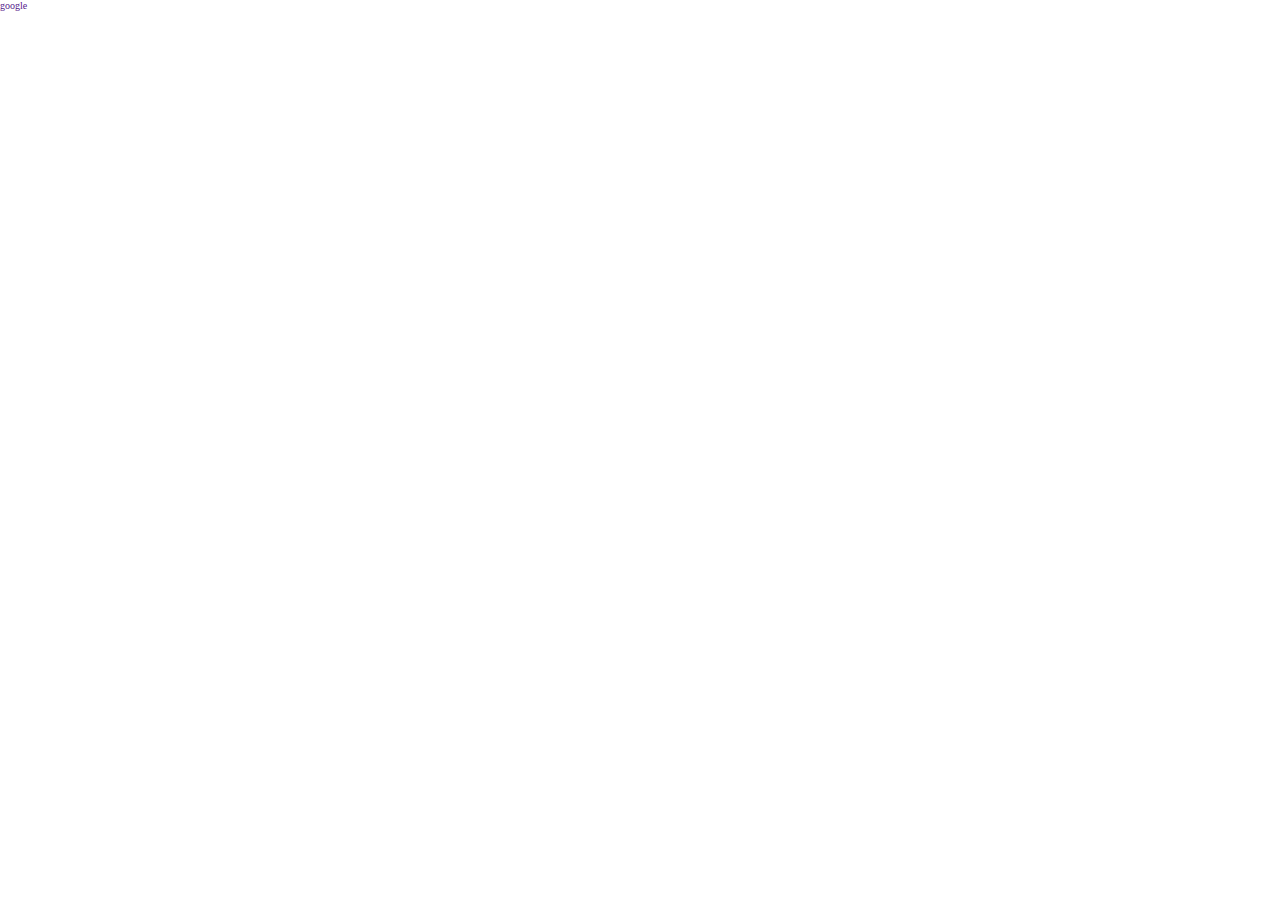
==== index.html @ e2e39c30 "test push" ====
<!DOCTYPE html>
<html lang="en">
  <head>
    <meta charset="UTF-8" />
    <meta name="viewport" content="width=device-width, initial-scale=1.0" />
    <title>Temp</title>
    <!-- NORMALIZE CSS -->
    <link rel="stylesheet" href="./css/normalize.css" />
    <!-- STYLE CSS -->
    <link rel="stylesheet" href="./css/style.css" />
    <!-- MINIFY -->
    <link rel="stylesheet" href="./css/style.min.css" />
  </head>
  <body>
    <!-- HEADER START -->
    <header class="header">
      <a href="">google</a>
    </header>
    <!-- HEADER END -->

    <!-- MAIN START -->
    <main class="main"></main>
    <!-- MAIN END -->

    <!-- FOOTER START -->
    <footer class="footer"></footer>
    <!-- FOOTER END -->
  </body>
</html>
---- css/style.css ----
/* GLOBAL STYLE */

*,
*::after,
*::before {
  margin: 0;
  padding: 0;
  box-sizing: border-box;
}

html {
  height: 100%;
  font-size: 62.5%;
}

a {
  text-decoration: none;
}

ul,
ol {
  list-style: none;
}

img {
  display: flex;
  object-fit: cover;
}

body {
  display: flex;
  flex-direction: column;
  height: 100%;
}

main {
  flex-grow: 1;
}

.container {
  width: 100%;
  max-width: 1200px; /* it depends to you project */
  margin-left: auto;
  margin-right: auto;
  padding-left: 3rem;
  padding-right: 3rem;
}
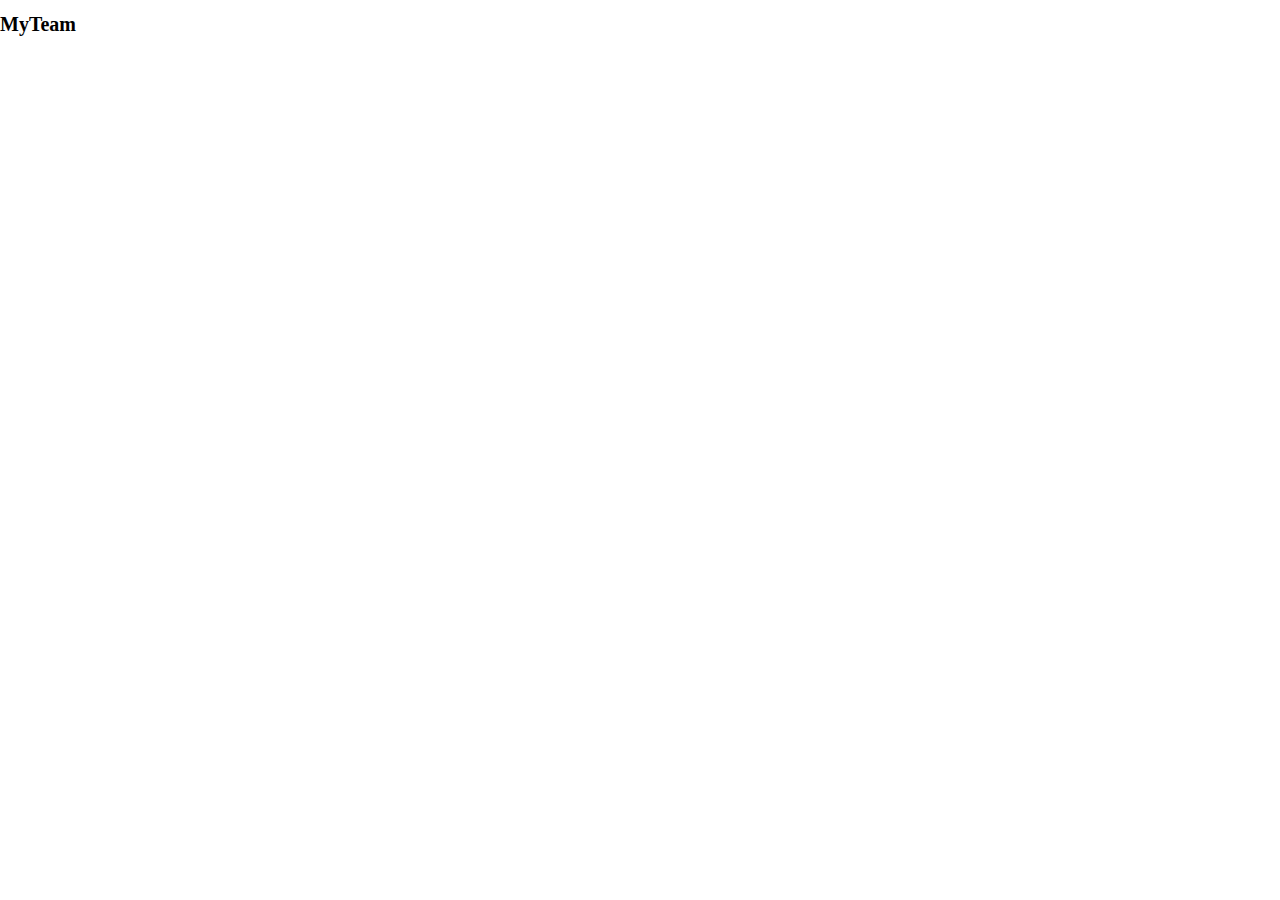
==== commit 23587203: "test commit" ====
--- a/index.html
+++ b/index.html
@@ -3,7 +3,7 @@
   <head>
     <meta charset="UTF-8" />
     <meta name="viewport" content="width=device-width, initial-scale=1.0" />
-    <title>Temp</title>
+    <title>MyTeam </title>
     <!-- NORMALIZE CSS -->
     <link rel="stylesheet" href="./css/normalize.css" />
     <!-- STYLE CSS -->
@@ -14,7 +14,7 @@
   <body>
     <!-- HEADER START -->
     <header class="header">
-      <a href="">google</a>
+        <h1>MyTeam</h1>
     </header>
     <!-- HEADER END -->
 
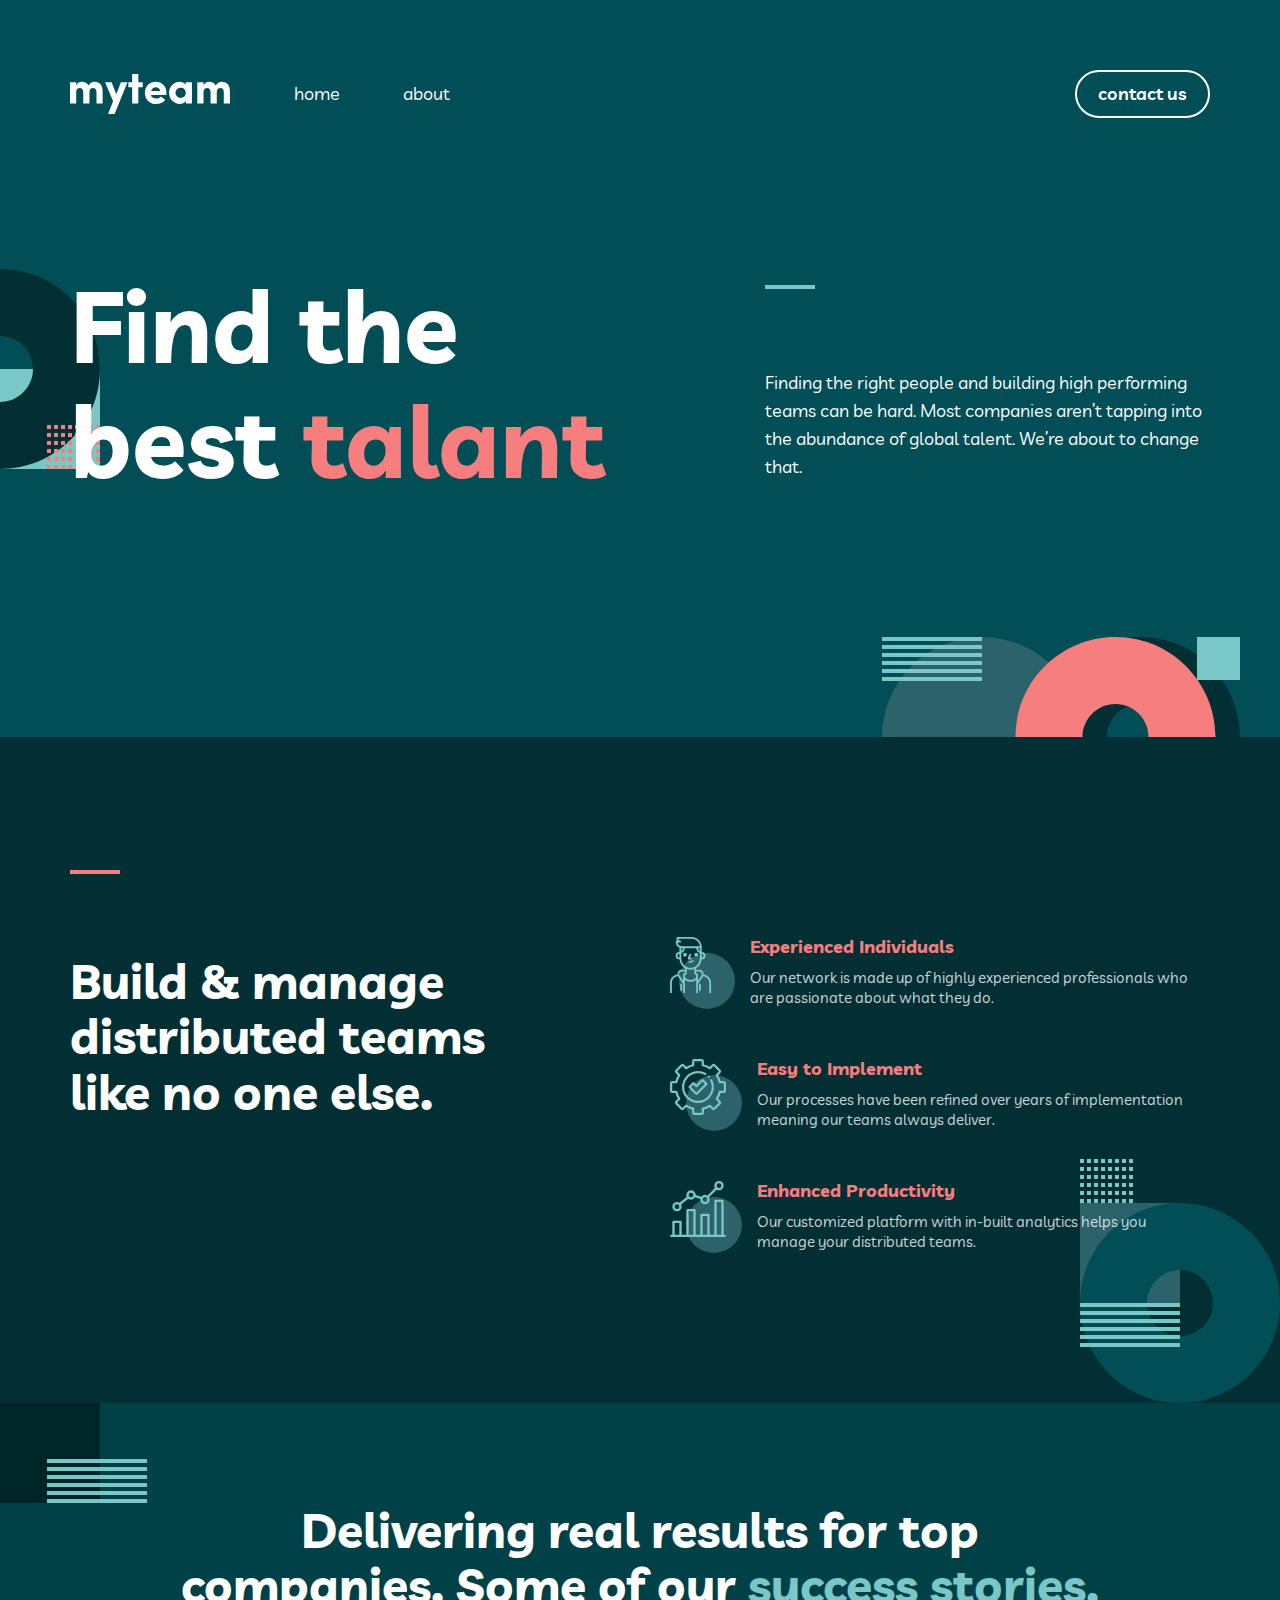
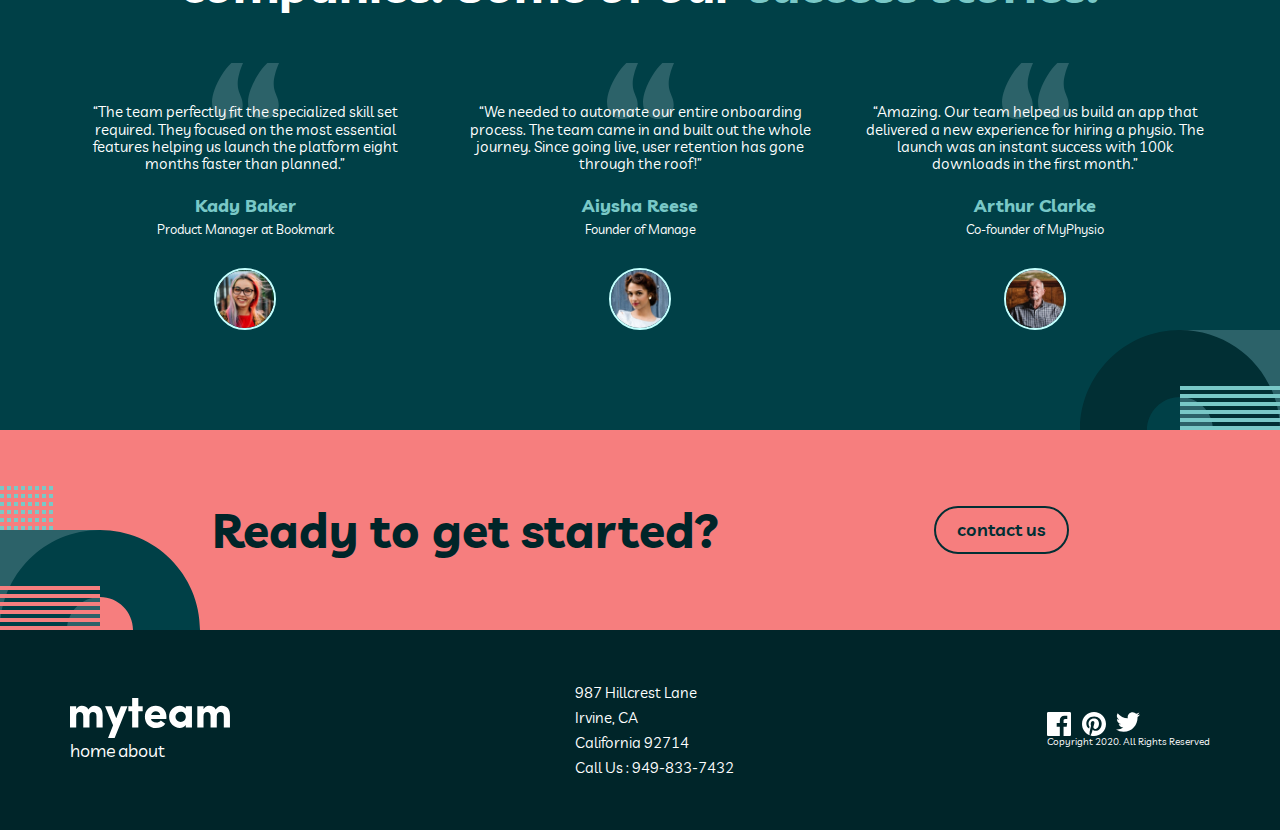
==== commit 53a89edb: "some chages" ====
--- a/index.html
+++ b/index.html
@@ -3,27 +3,192 @@
   <head>
     <meta charset="UTF-8" />
     <meta name="viewport" content="width=device-width, initial-scale=1.0" />
-    <title>MyTeam </title>
+    <title>MyTeam</title>
     <!-- NORMALIZE CSS -->
     <link rel="stylesheet" href="./css/normalize.css" />
     <!-- STYLE CSS -->
     <link rel="stylesheet" href="./css/style.css" />
     <!-- MINIFY -->
     <link rel="stylesheet" href="./css/style.min.css" />
+    <link rel="preconnect" href="https://fonts.googleapis.com" />
+    <link rel="preconnect" href="https://fonts.gstatic.com" crossorigin />
+    <link rel="stylesheet" href="./css/button.css" />
+    <link rel="stylesheet" href="./css/header.css" />
+    <link rel="preconnect" href="https://fonts.googleapis.com" />
+    <link rel="preconnect" href="https://fonts.gstatic.com" crossorigin />
+    <link
+      href="https://fonts.googleapis.com/css2?family=Livvic:ital,wght@0,100;0,200;0,300;0,400;0,500;0,600;0,700;0,900;1,100;1,200;1,300;1,400;1,500;1,600;1,700;1,900&display=swap"
+      rel="stylesheet"
+    />
   </head>
   <body>
-    <!-- HEADER START -->
-    <header class="header">
-        <h1>MyTeam</h1>
-    </header>
+    <div class="header-parent">
+      <!-- HEADER START -->
+      <header class="header container">
+        <div class="header-left">
+          <a class="logo" href="/index.html"><img src="/images/logo.svg" alt="" /></a>
+          <a href="/index.html">home</a>
+          <a href="/pages/about.html">about</a>
+        </div>
+        <a href="/pages/contact.html"><button class="btn header-right">contact us</button></a>
+      </header>
+      <div class="header-motto container">
+        <div class="motto-title">
+          Find the <br />
+          best <span class="separated-purple">talant</span>
+        </div>
+        <div class="motto-text">
+          <div class="decor"></div>
+          Finding the right people and building high performing teams can be
+          hard. Most companies aren’t tapping into the abundance of global
+          talent. We’re about to change that.
+        </div>
+      </div>
+    </div>
     <!-- HEADER END -->
 
     <!-- MAIN START -->
-    <main class="main"></main>
+
+    <main class="main">
+      <div class="service-parent">
+        <div class="service container">
+          <div>
+            <div class="decor-purple"></div>
+            <div class="service-title">
+              Build & manage distributed teams like no one else.
+            </div>
+          </div>
+          <div class="services">
+            <div class="service-box">
+              <img class="service-logo" src="/images/icon-person.svg" alt="" />
+              <div class="service-about">
+                <h1 class="service-name">Experienced Individuals</h1>
+                <p class="service-info">
+                  Our network is made up of highly experienced professionals who
+                  are passionate about what they do.
+                </p>
+              </div>
+            </div>
+
+            <div class="service-box">
+              <img class="service-logo" src="/images/icon-cog.svg" alt="" />
+              <div class="service-about">
+                <h1 class="service-name">Easy to Implement</h1>
+                <p class="service-info">
+                  Our processes have been refined over years of implementation
+                  meaning our teams always deliver.
+                </p>
+              </div>
+            </div>
+
+            <div class="service-box">
+              <img class="service-logo" src="/images/icon-chart.svg" alt="" />
+              <div class="service-about">
+                <h1 class="service-name">Enhanced Productivity</h1>
+                <p class="service-info">
+                  Our customized platform with in-built analytics helps you
+                  manage your distributed teams.
+                </p>
+              </div>
+            </div>
+          </div>
+        </div>
+      </div>
+
+      <div class="story-parent">
+        <div class="story container">
+          <h1 class="story-title">
+            Delivering real results for top <br />
+            companies. Some of our
+            <span class="separated-blue">success stories.</span>
+          </h1>
+
+          <div class="story-blog">
+            <div class="story-box">
+              <p class="story-text">
+                “The team perfectly fit the specialized skill set required. They
+                focused on the most essential features helping us launch the
+                platform eight months faster than planned.”
+              </p>
+              <h3 class="story-author">Kady Baker</h3>
+              <p class="author-job">Product Manager at Bookmark</p>
+              <img
+                src="/images/avatar-kady.jpg"
+                alt="author-img"
+                class="author-img"
+              />
+            </div>
+
+            <div class="story-box">
+              <p class="story-text">
+                “We needed to automate our entire onboarding process. The team
+                came in and built out the whole journey. Since going live, user
+                retention has gone through the roof!”
+              </p>
+              <h3 class="story-author">Aiysha Reese</h3>
+              <p class="author-job">Founder of Manage</p>
+              <img
+                src="/images/avatar-aiysha.jpg"
+                alt="author-img"
+                class="author-img"
+              />
+            </div>
+
+            <div class="story-box">
+              <p class="story-text">
+                “Amazing. Our team helped us build an app that delivered a new
+                experience for hiring a physio. The launch was an instant
+                success with 100k downloads in the first month.”
+              </p>
+              <h3 class="story-author">Arthur Clarke</h3>
+              <p class="author-job">Co-founder of MyPhysio</p>
+              <img
+                src="/images/avatar-arthur.jpg"
+                alt="author-img"
+                class="author-img"
+              />
+            </div>
+          </div>
+        </div>
+      </div>
+    </main>
+
     <!-- MAIN END -->
 
     <!-- FOOTER START -->
-    <footer class="footer"></footer>
+    <div class="top-parent">
+      <div class="footer-top container">
+          <h1 class="top-text">Ready to get started?</h1>
+          <a href="/pages/contact.html"><button class="btn-secondary">contact us</button></a>
+      </div>
+    </div>
+
+    <div class="footer-parent">
+      <footer class="footer container">
+        <div class="footer-left">
+          <div class="footer-nav">
+            <a class="logo" href="/index.html"><img src="/images/logo.svg" alt="" /></a>
+          <a href="/index.html">home</a> 
+          <a href="/pages/about.html">about</a>
+          </div>
+          <div class="footer-adress">
+            987  Hillcrest Lane <br>
+            Irvine, CA <br>
+            California 92714 <br>
+            Call Us : 949-833-7432 <br>
+          </div>
+          <div class="footer-right">
+            <div class="sotialmedia-logos">
+              <a href="#"><img src="/images/icon-facebook.svg" alt="facebook-logo"></a>
+              <a href="#"><img src="/images/icon-pinterest.svg" alt="pinterest-logo"></a>
+              <a href="#"><img src="/images/icon-twitter.svg" alt="twitter-logo"></a>
+            </div>
+            <p>Copyright 2020. All Rights Reserved</p>
+          </div>
+        </div>
+      </footer>
+    </div>
+
     <!-- FOOTER END -->
   </body>
 </html>
--- a/css/style.css
+++ b/css/style.css
@@ -45,3 +45,9 @@
   padding-left: 3rem;
   padding-right: 3rem;
 }
+
+
+* {
+  font-family: "Livvic", sans-serif;
+  transition: 0.3s ease-in-out all;
+}
--- a/css/style.min.css
+++ b/css/style.min.css
@@ -0,0 +1,289 @@
+
+.header-parent {
+    background: url(/images/bg-pattern-home-1.svg) -100px center no-repeat, #014E56;
+    width: 100%;
+}
+
+.header {
+    display: flex;
+    overflow: hidden;
+    margin-top: 70px !important;
+    justify-content: space-between;
+    align-items: center;
+    width: 100%;
+    color: white;
+}
+
+
+.logo {
+    display: inline-block;
+  }
+  
+
+.header-left {
+    width: 380px;
+    display: flex;
+    align-items: center;
+    justify-content: space-between;
+    color: white;
+}
+
+.header-left a {
+    text-decoration: none;
+    color: white;
+    font-size: 18px;
+}
+
+.header-left a:hover {
+    color: #F67E7E;
+    transition: 0.1s ease-in-out all;
+}
+
+.header-motto {
+    color: white;
+    margin-top: 150px !important;
+    padding-bottom: 239px !important;
+    background: url(/images/bg-pattern-home-2.svg)right bottom no-repeat;
+}
+
+.motto-title {
+    height: 100%;
+    font-size: 100px;
+    max-width: 635px;
+    font-weight: 700;
+}
+
+.motto-text {
+    width: 445px;
+    height: 100%;
+    font-size: 18px;
+    line-height: 28px;  
+}
+
+.separated-purple {
+    color: #F67E7E;
+}
+
+.separated-blue {
+    color: #79C8C7;
+}
+
+.decor {
+    width: 50px;
+    height: 4px;
+    margin-bottom: 80px;
+    background-color: #79C8C7;
+}
+
+.decor-purple {
+    width: 50px;
+    height: 4px;
+    margin-bottom: 80px;
+    background-color: #F67E7E;
+}
+
+
+.service-parent {
+    background:url(/images/bg-pattern-home-3.svg) right bottom no-repeat, #012F34;
+}
+
+.service {
+    padding-bottom: 150px !important;
+}
+
+.services {
+    margin-top: 150px !important;
+}
+.service-title {
+    width: 445px;
+    font-size: 48px;
+    font-weight: 700;
+    color: white;
+}
+
+.service-box {
+    display: flex;
+    width: 540px;
+    margin-top: 50px;
+}
+
+.service-logo {
+    margin-right: 15px;
+}
+
+.service-name {
+    margin: 0;
+    font-size: 18px;
+    color: #F67E7E;
+}
+
+.service-info {
+    margin-top: 10px !important;
+    font-size: 15px;
+    line-height: 20px;
+    color: white;
+    opacity: 80%;
+}
+
+.service-about {
+    width: 445px;
+} 
+
+.story-parent {
+    /* background-color: #004047; */
+    color: white;
+    padding-top: 100px;
+    padding-bottom: 100px;
+    background: url(/images/bg-pattern-home-4-about-3.svg)top left no-repeat,
+    url(/images/bg-pattern-home-5.svg) bottom right no-repeat, #004047;
+}
+
+.story {
+   display: flex;
+   flex-direction: column;
+
+}
+
+.story-blog {
+    display: flex;
+    padding-top: 50px;
+    width: 100%;
+    align-items: center;
+    justify-content: space-between;
+}
+
+.story-title {
+    margin: 0;
+   text-align: center;
+    font-size: 48px;
+}
+
+.story-box {
+    padding-top: 40px;
+    width: 350px;
+    display: flex;
+    flex-direction: column;
+    align-items: center;
+    background: url(/images/nail-decor.svg) top center no-repeat;
+    background-size: 67px;
+}
+
+.story-text {
+    text-align: center;
+    font-size: 15px;
+}
+
+.story-author {
+    margin-top: 20px;
+    color: #79C8C7;
+    font-size: 18px;
+    line-height: 28px;
+}
+
+.author-job {
+    font-size: 13px;
+    line-height: 18px;
+}
+
+.author-img {
+    width: 62px;
+    border-radius: 50px;
+    margin-top: 30px;
+    border: 2px solid #C4FFFE;
+}
+
+
+.top-parent {
+    padding-top: 40px;
+    padding-bottom: 40px;
+    background: url(/images/bg-pattern-home-6-about-5.svg)left bottom no-repeat, #F67E7E;
+}
+
+.footer-top {
+    max-width: 917px;
+}
+
+.top-text {
+    font-size: 48px;
+    font-weight: 700;
+    color: #002529;
+}
+
+
+.footer-parent {
+    background-color: #002529;
+}
+
+
+.footer-adress {
+    width: 225px;
+    font-size: 15px;
+    line-height: 25px;
+}
+
+
+.footer {
+    margin-top: 50px !important;
+    margin-bottom: 50px !important;
+}
+
+
+.footer-left {
+    width: 100%;
+    display: flex;
+    align-items: center;
+    justify-content: space-between;
+    color: white;
+}
+
+.footer-left a {
+    width: 100%;
+    text-decoration: none;
+    color: white;
+    font-size: 18px;
+}
+
+.footer-left a:hover {
+    color: #F67E7E;
+    transition: 0.1s ease-in-out all;
+}
+
+
+.sotialmedia-logos {
+    display: flex;
+    width: 104px;
+    justify-content: space-between;
+}
+
+.footer-right {
+    display: flex;
+    flex-direction: column;
+    justify-content: space-between;
+}
+
+.sotialmedia-logos a:hover {
+    cursor: pointer;
+    color: #F67E7E;
+}
+
+
+
+
+
+
+
+
+
+
+
+
+
+
+
+
+
+@media screen and (max-width: 768px) {
+    .header-parent {
+        width: 100%;
+    }
+}--- a/css/button.css
+++ b/css/button.css
@@ -0,0 +1,39 @@
+
+.btn {
+    width: 135px;
+    height: 48px;
+    border-radius: 100px;
+    font-weight: 600;
+    font-size: 18px;
+    border: 2px solid white;
+    color: white;
+    background-color: #014E56;
+}
+
+.btn:hover {
+    cursor: pointer;
+    background-color: white;
+    color: #2C6269;
+
+}
+
+.disabled {
+    opacity: 25%;
+}
+
+.btn-secondary {
+    width: 135px;
+    height: 48px;
+    border-radius: 100px;
+    font-weight: 600;
+    font-size: 18px;
+    border: 2px solid #012F34;
+    color: #012F34;
+    background-color: #F67E7E;
+}
+
+.btn-secondary:hover {
+    cursor: pointer;
+    color :  white;
+    background-color: #012F34;
+}--- a/css/header.css
+++ b/css/header.css
@@ -0,0 +1,8 @@
+.container {
+    display: flex;
+    justify-content: space-between;
+    align-items: center;
+    width: 1240px;
+    flex-wrap: wrap;
+    margin: 0 auto;
+  } 